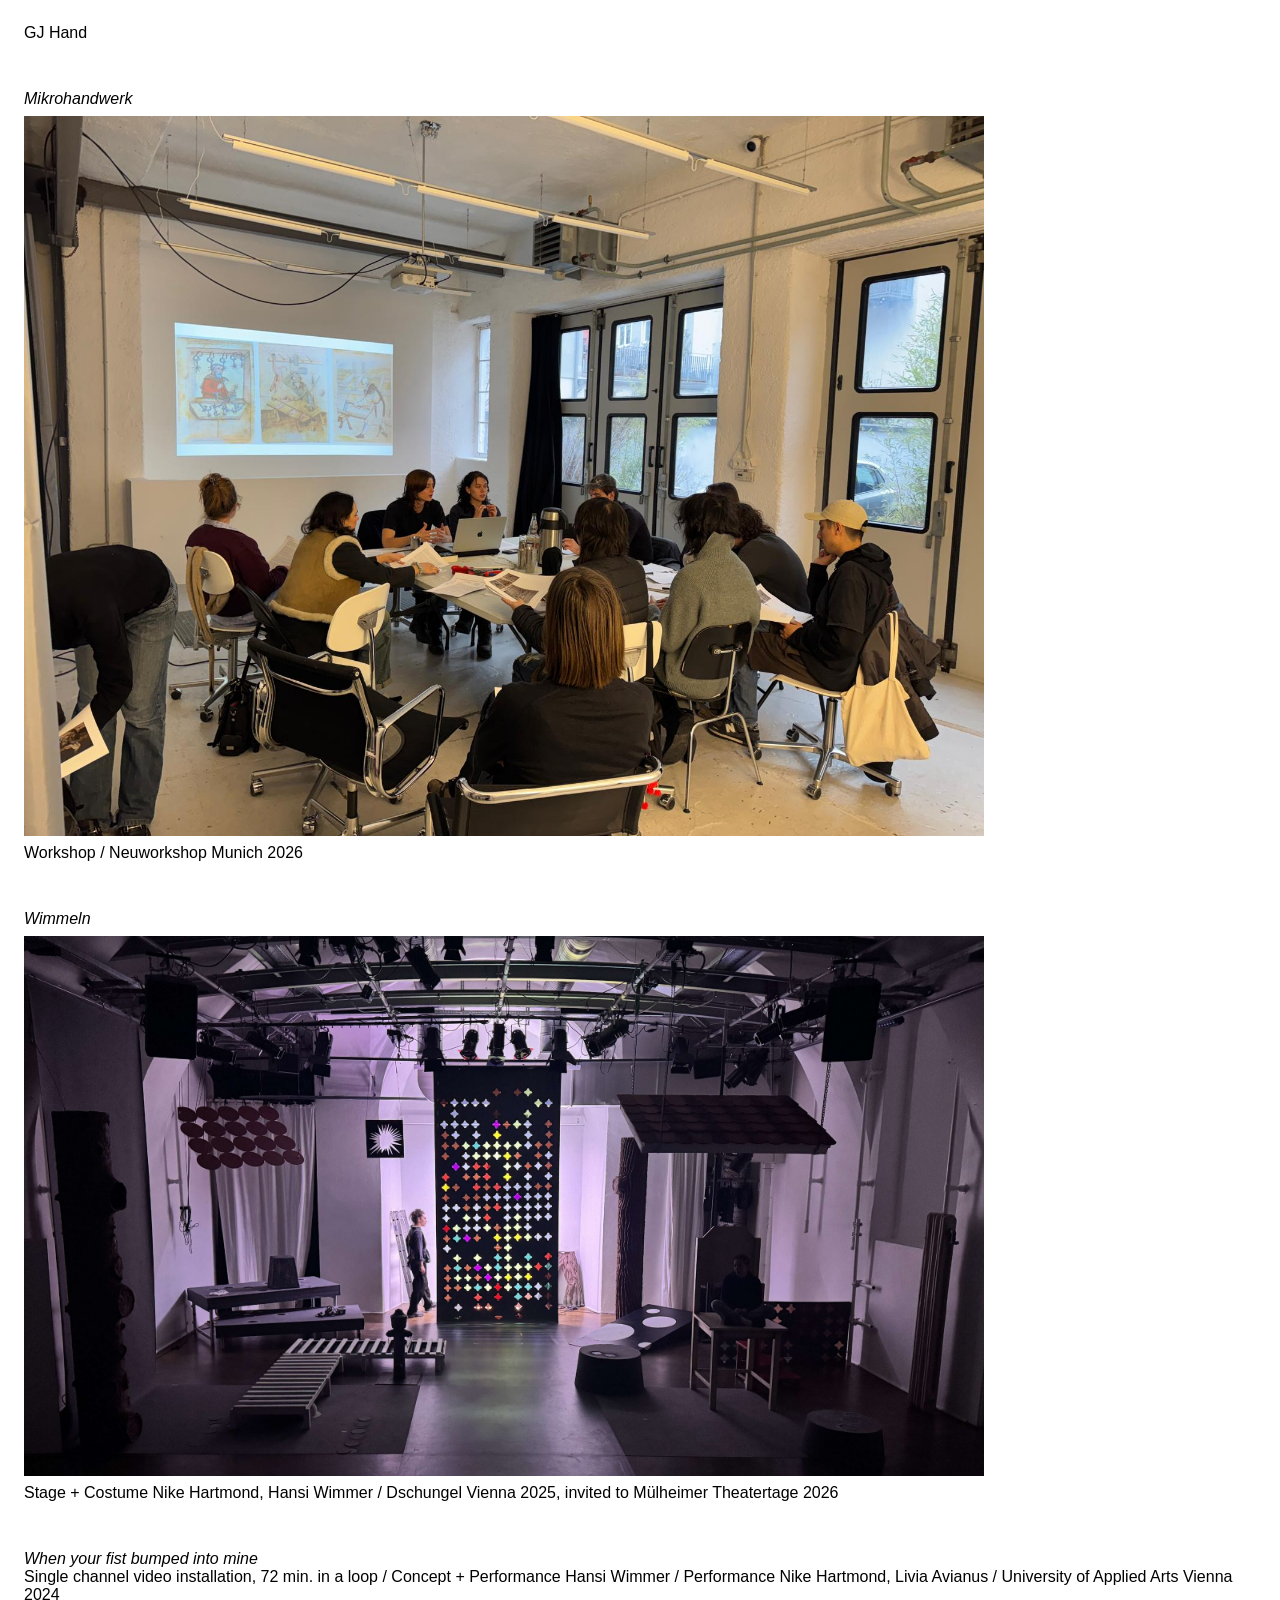
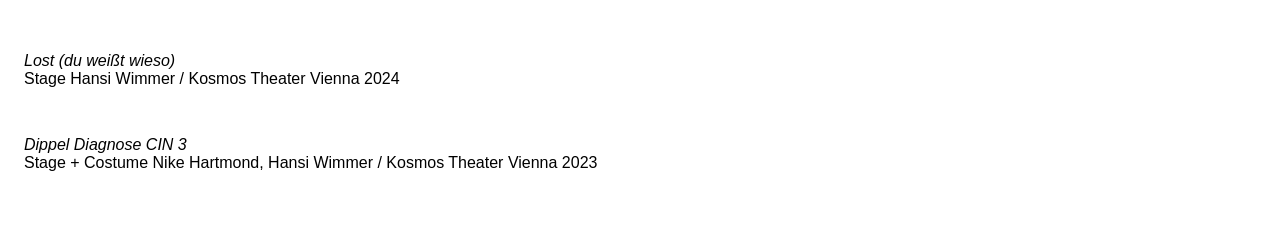
==== index.html @ acecc066 "Add Wimmeln image Co-Authored-By: Claude Opus 5.5 <noreply@anthropic.com> Claude-Session: https://cl" ====
<!DOCTYPE html>
<html lang="en">
<head>
  <meta charset="utf-8">
  <meta name="viewport" content="width=device-width, initial-scale=1">
  <title>GJ Hand</title>
  <link rel="stylesheet" href="styles.css">
</head>
<body>
  <a class="wordmark" href="statement.html">GJ Hand</a>

  <main class="works">
    <article class="work">
      <p class="work-title"><em>Mikrohandwerk</em></p>
      <div class="work-images">
        <img src="images/mikrohandwerk-1.jpeg" alt="Mikrohandwerk">
      </div>
      <p class="work-info">Workshop / Neuworkshop Munich 2026</p>
    </article>

    <article class="work">
      <p class="work-title"><em>Wimmeln</em></p>
      <div class="work-images">
        <img src="images/wimmeln-1.jpg" alt="Wimmeln">
      </div>
      <p class="work-info">Stage + Costume Nike Hartmond, Hansi Wimmer / Dschungel Vienna 2025, invited to Mülheimer Theatertage 2026</p>
    </article>

    <article class="work">
      <p class="work-title"><em>When your fist bumped into mine</em></p>
      <div class="work-images">
        <!-- <img src="images/when-your-fist-1.jpg" alt="When your fist bumped into mine"> -->
      </div>
      <p class="work-info">Single channel video installation, 72 min. in a loop / Concept + Performance Hansi Wimmer / Performance Nike Hartmond, Livia Avianus / University of Applied Arts Vienna 2024</p>
    </article>

    <article class="work">
      <p class="work-title"><em>Lost (du weißt wieso)</em></p>
      <div class="work-images">
        <!-- <img src="images/lost-1.jpg" alt="Lost (du weißt wieso)"> -->
      </div>
      <p class="work-info">Stage Hansi Wimmer / Kosmos Theater Vienna 2024</p>
    </article>

    <article class="work">
      <p class="work-title"><em>Dippel Diagnose CIN 3</em></p>
      <div class="work-images">
        <!-- <img src="images/dippel-diagnose-1.jpg" alt="Dippel Diagnose CIN 3"> -->
      </div>
      <p class="work-info">Stage + Costume Nike Hartmond, Hansi Wimmer / Kosmos Theater Vienna 2023</p>
    </article>
  </main>
</body>
</html>
---- styles.css ----
:root {
  --font: Arial, Helvetica, sans-serif;
}

html,
body {
  margin: 0;
  background: #ffffff;
  color: #000000;
}

body {
  padding: 1.5rem;
  font-family: var(--font);
}

a {
  color: #000000;
}

.wordmark {
  font-size: 1rem;
  font-weight: normal;
  line-height: 1;
  text-decoration: none;
}

p {
  max-width: 40rem;
  margin: 0 0 1rem;
}

.works {
  margin-top: 3rem;
}

.work {
  margin-bottom: 3rem;
}

.work-title {
  margin: 0;
}

.work-info {
  max-width: none;
  margin: 0;
}

.work-images {
  display: flex;
  flex-direction: column;
  gap: 1rem;
  margin: 0.5rem 0;
}

.work-images img {
  display: block;
  width: 100%;
  max-width: 60rem;
  height: auto;
}

.work-images:not(:has(img)) {
  display: none;
}
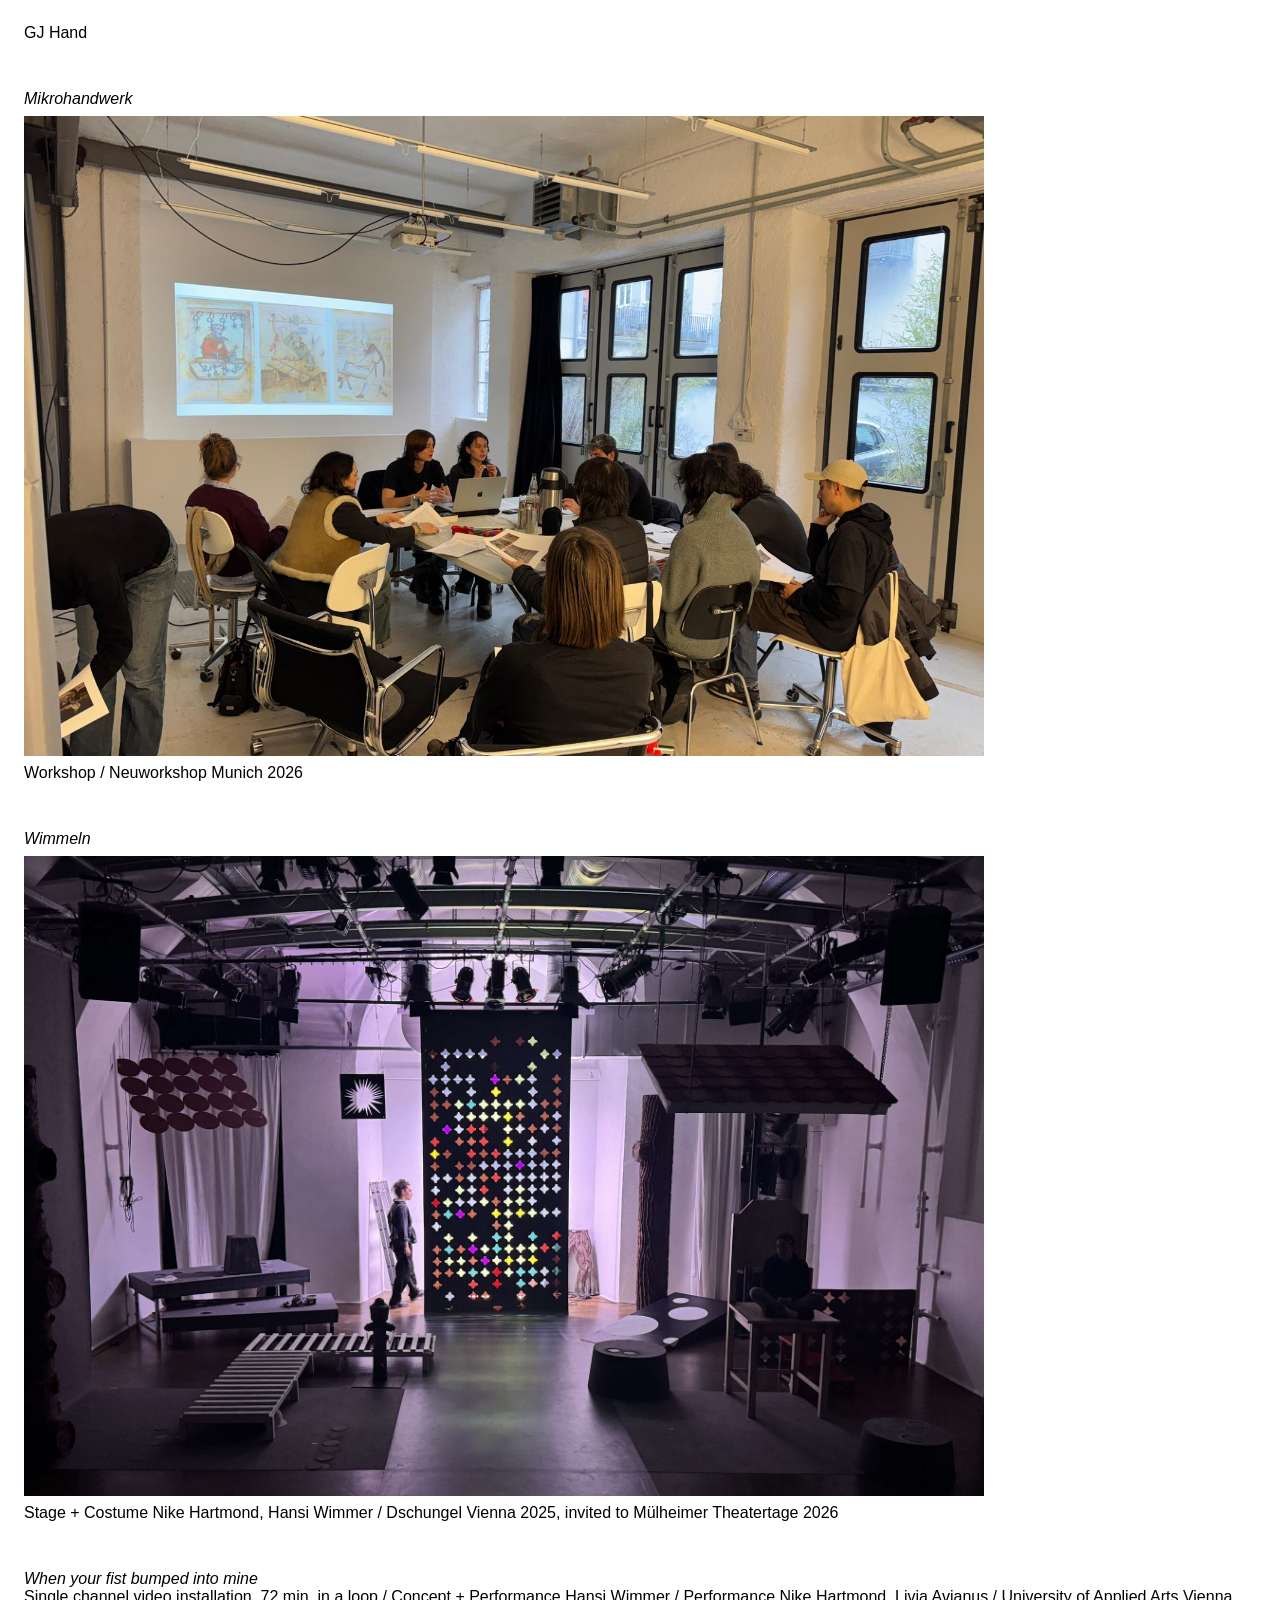
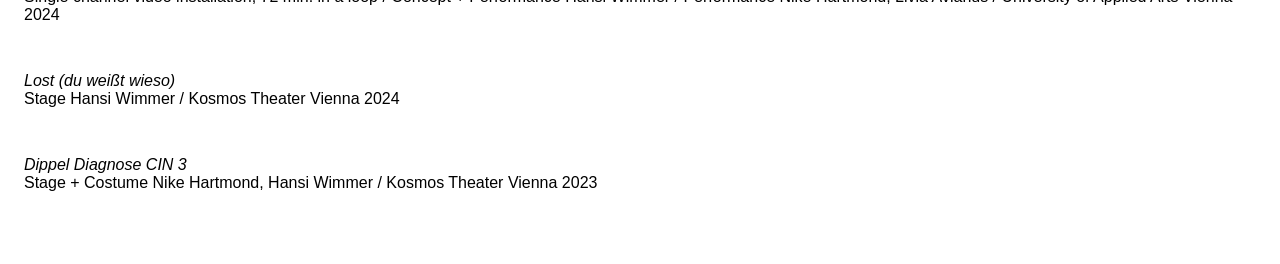
==== commit d95be643: "Add click-through slider for works with several images Co-Authored-By: Claude Opus 5.5 <noreply@anth" ====
--- a/index.html
+++ b/index.html
@@ -50,5 +50,6 @@
       <p class="work-info">Stage + Costume Nike Hartmond, Hansi Wimmer / Kosmos Theater Vienna 2023</p>
     </article>
   </main>
+  <script src="script.js"></script>
 </body>
 </html>
--- a/styles.css
+++ b/styles.css
@@ -58,9 +58,25 @@
   display: block;
   width: 100%;
   max-width: 60rem;
+  aspect-ratio: 3 / 2;
   height: auto;
+  object-fit: cover;
 }
 
 .work-images:not(:has(img)) {
   display: none;
 }
+
+.slider {
+  max-width: 60rem;
+  user-select: none;
+  -webkit-user-select: none;
+}
+
+.slider img[hidden] {
+  display: none;
+}
+
+.slider-counter {
+  margin: 0 0 0.5rem;
+}
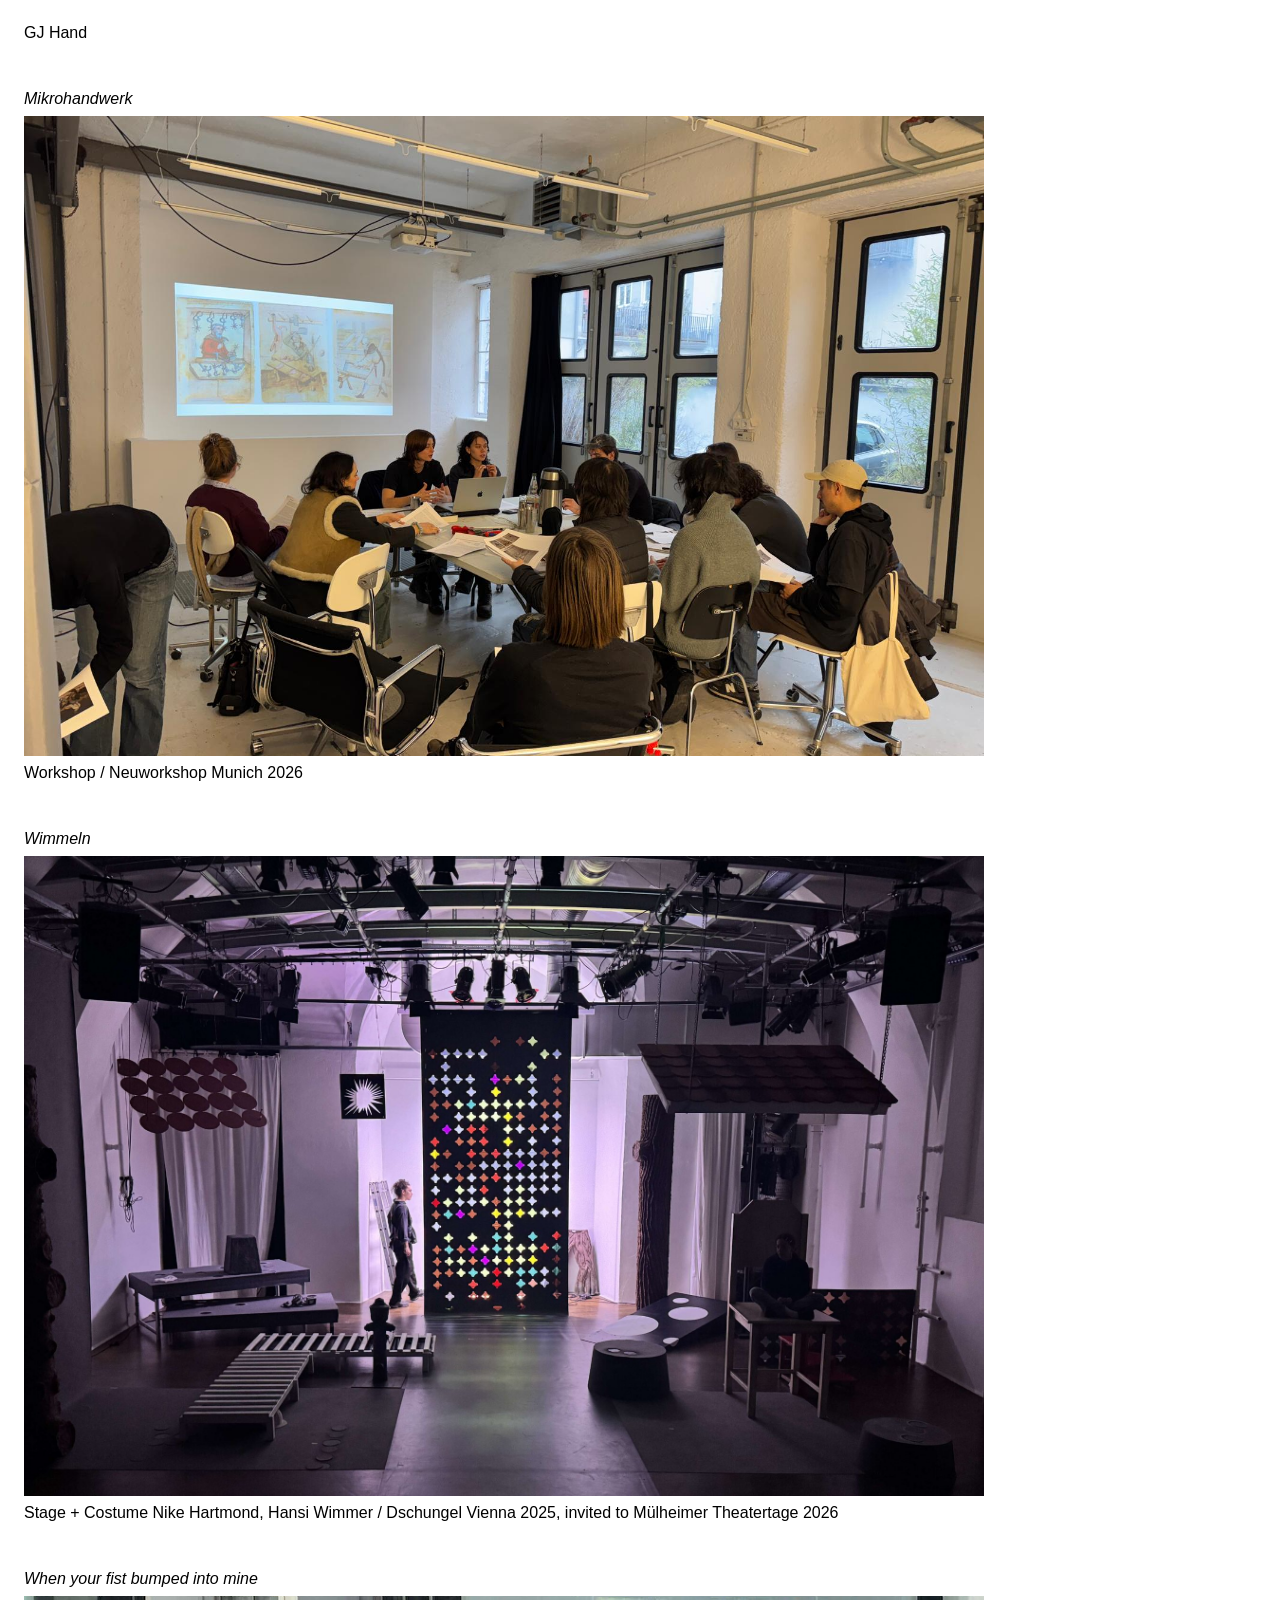
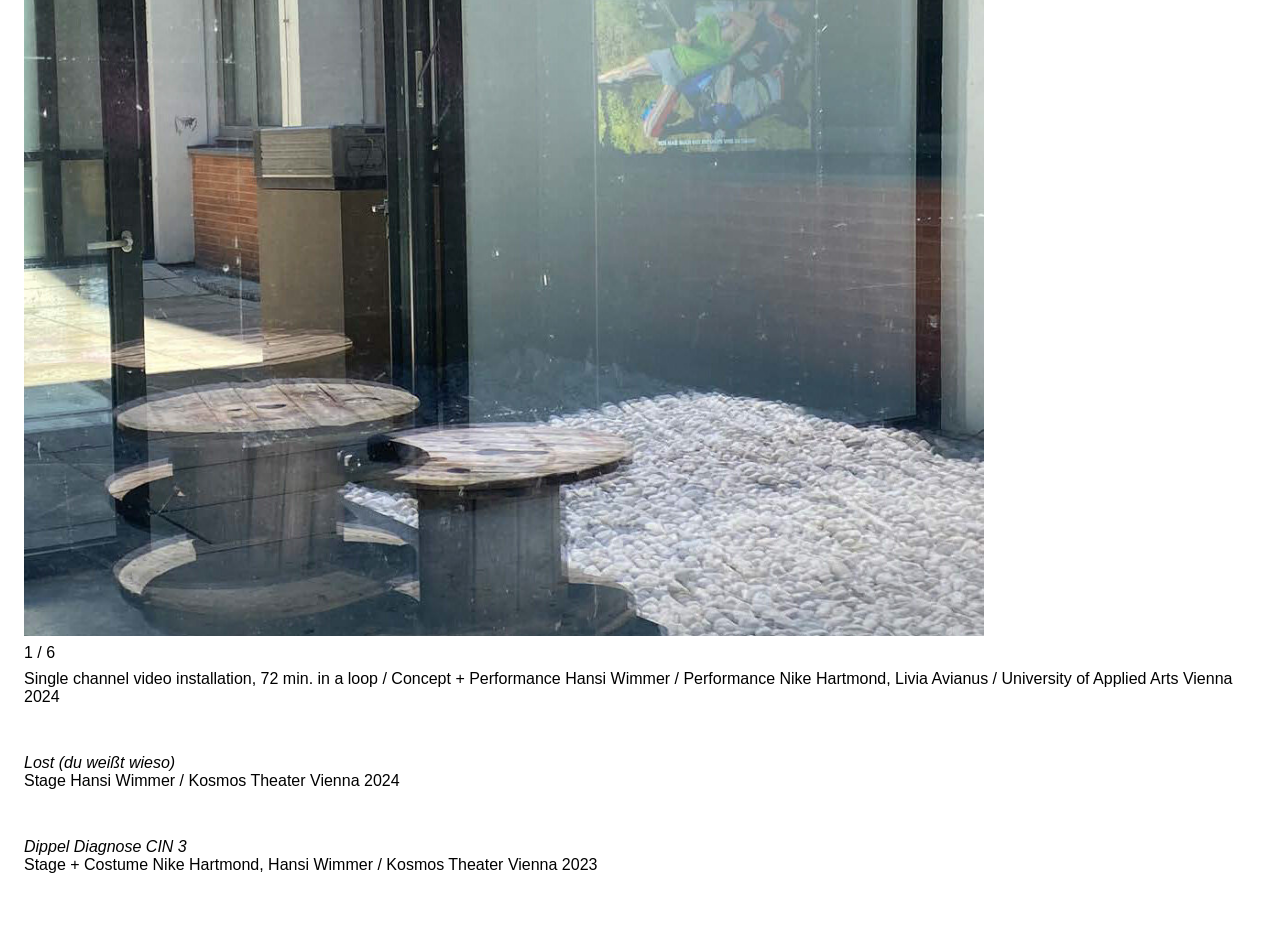
==== commit 5dcbae91: "Add six images to When your fist bumped into mine Co-Authored-By: Claude Opus 5.5 <noreply@anthropic" ====
--- a/index.html
+++ b/index.html
@@ -29,7 +29,12 @@
     <article class="work">
       <p class="work-title"><em>When your fist bumped into mine</em></p>
       <div class="work-images">
-        <!-- <img src="images/when-your-fist-1.jpg" alt="When your fist bumped into mine"> -->
+        <img src="images/when-your-fist-1.jpg" alt="When your fist bumped into mine">
+        <img src="images/when-your-fist-2.jpg" alt="When your fist bumped into mine">
+        <img src="images/when-your-fist-3.jpg" alt="When your fist bumped into mine">
+        <img src="images/when-your-fist-4.jpg" alt="When your fist bumped into mine">
+        <img src="images/when-your-fist-5.jpg" alt="When your fist bumped into mine">
+        <img src="images/when-your-fist-6.jpg" alt="When your fist bumped into mine">
       </div>
       <p class="work-info">Single channel video installation, 72 min. in a loop / Concept + Performance Hansi Wimmer / Performance Nike Hartmond, Livia Avianus / University of Applied Arts Vienna 2024</p>
     </article>
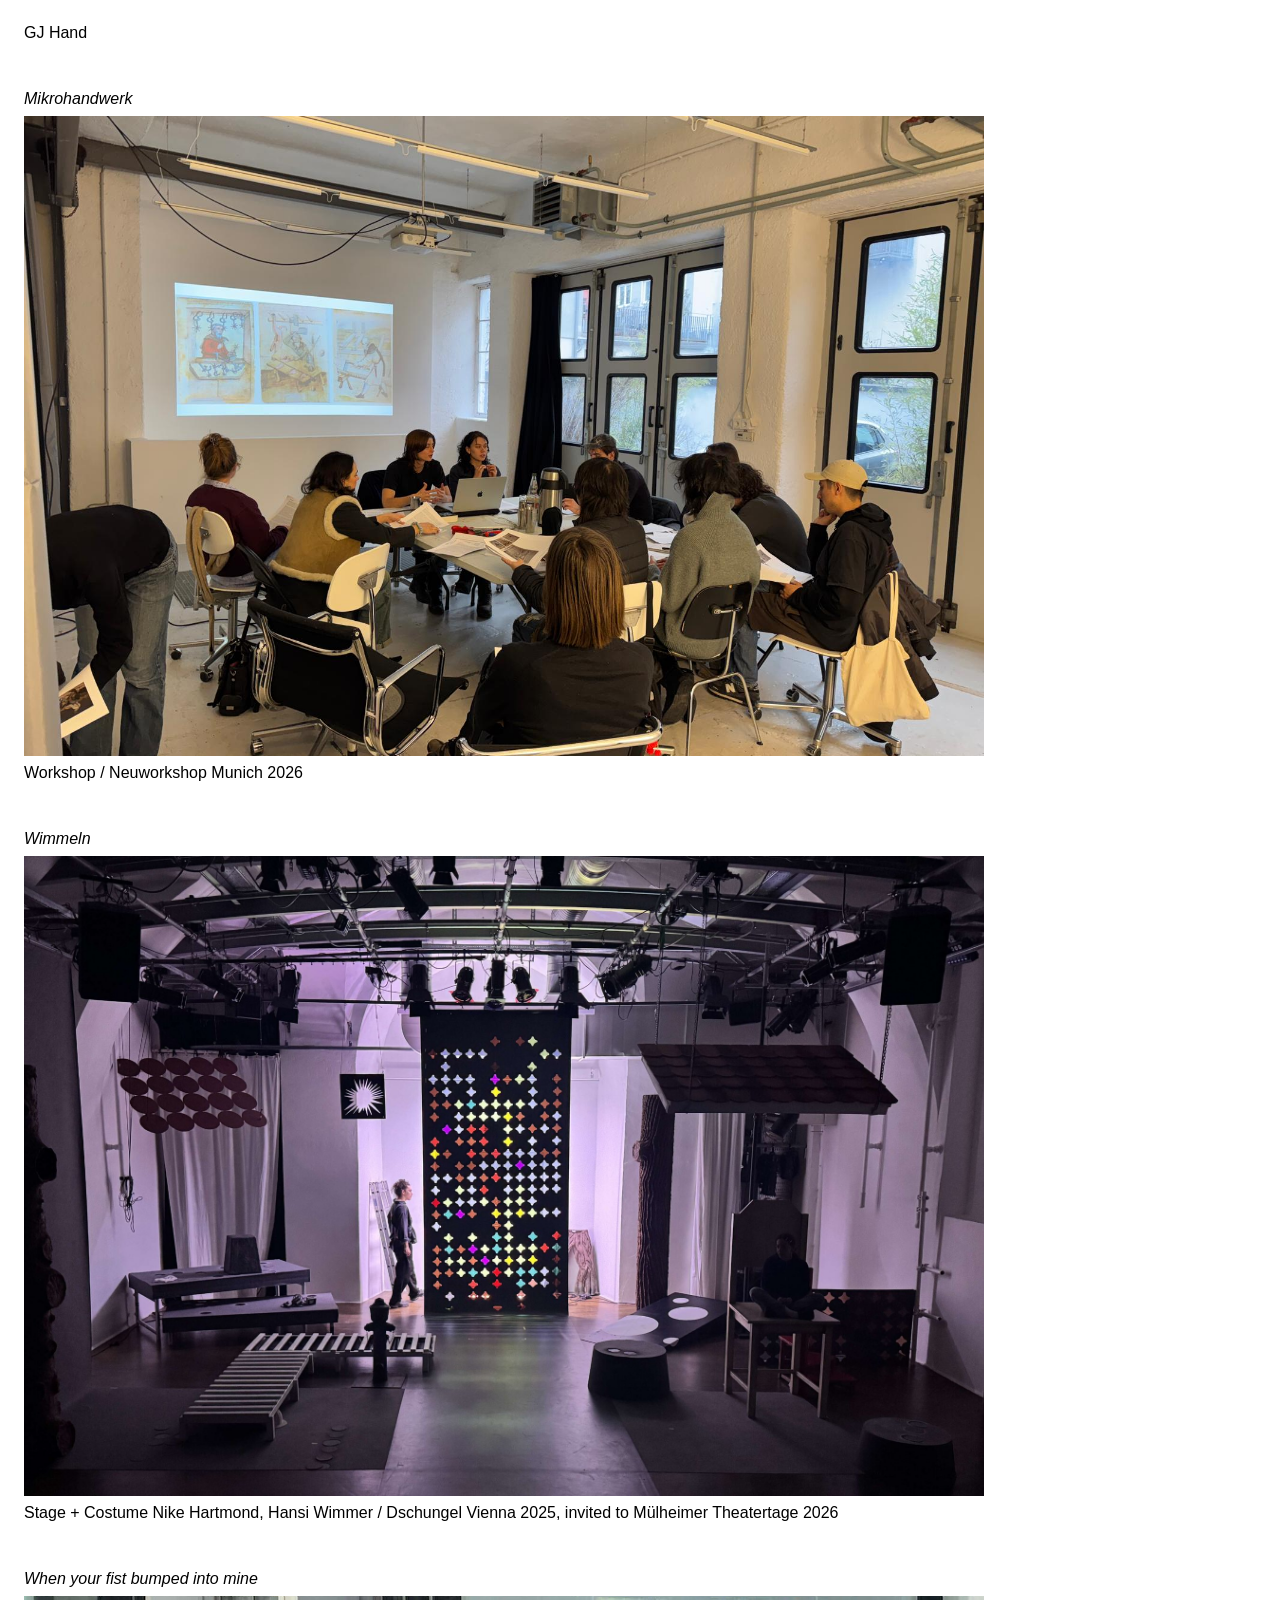
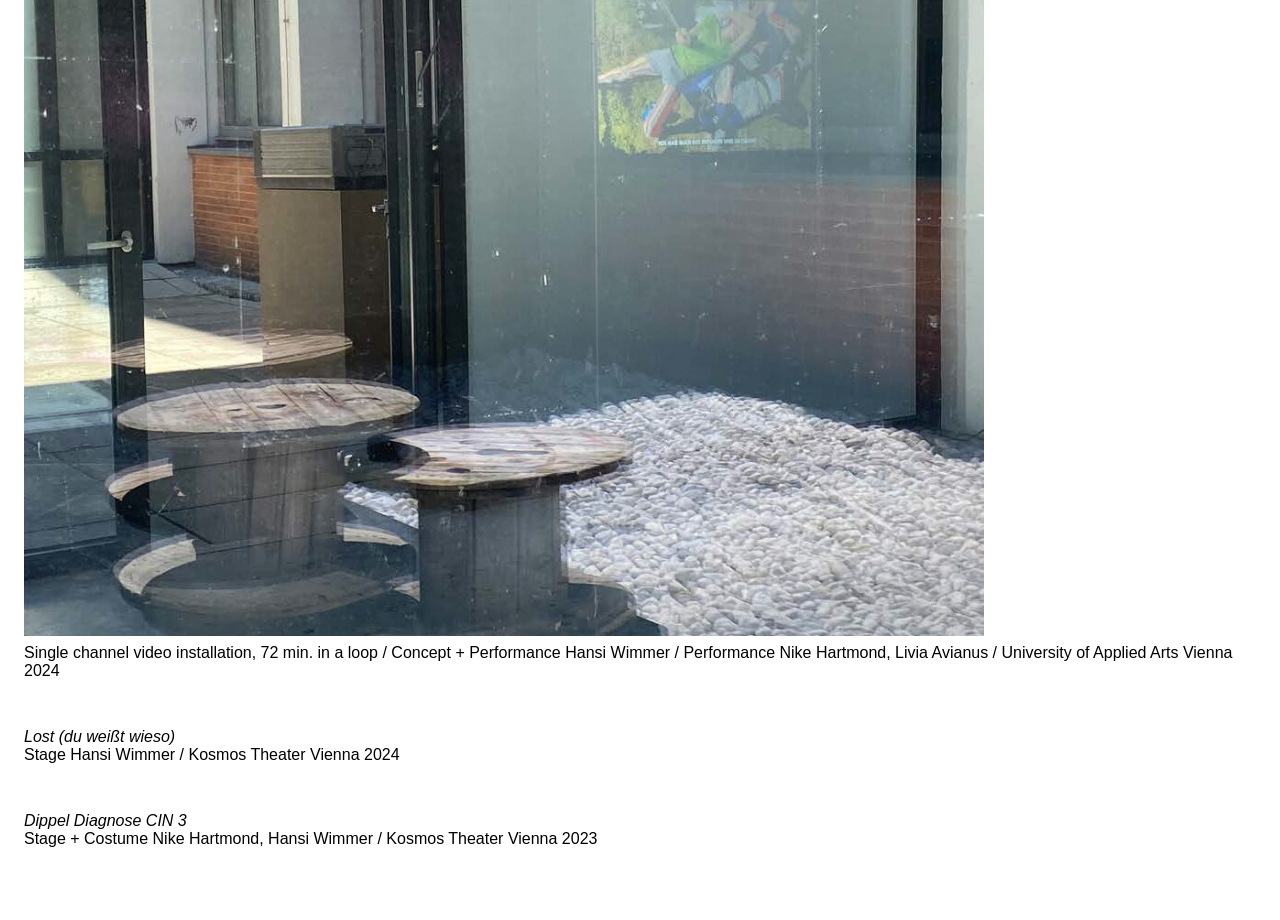
==== commit 8daac143: "Remove the image counter from the slider Co-Authored-By: Claude Opus 5.5 <noreply@anthropic.com> Cla" ====
--- a/index.html
+++ b/index.html
@@ -55,6 +55,34 @@
       <p class="work-info">Stage + Costume Nike Hartmond, Hansi Wimmer / Kosmos Theater Vienna 2023</p>
     </article>
   </main>
-  <script src="script.js"></script>
+  <script>
+    // Image slider: projects with more than one image show one at a time.
+    // Click the left half of the image to go back, the right half to go forward.
+    document.querySelectorAll('.work-images').forEach(function (box) {
+      var imgs = box.querySelectorAll('img');
+      if (imgs.length < 2) return;
+
+      box.classList.add('slider');
+      var index = 0;
+
+      function show(i) {
+        index = (i + imgs.length) % imgs.length;
+        imgs.forEach(function (img, n) { img.classList.toggle('is-active', n === index); });
+        }
+
+      box.addEventListener('click', function (e) {
+        var rect = box.getBoundingClientRect();
+        var x = e.clientX - rect.left;
+        show(x < rect.width / 2 ? index - 1 : index + 1);
+      });
+
+      box.addEventListener('mousemove', function (e) {
+        var rect = box.getBoundingClientRect();
+        box.style.cursor = e.clientX - rect.left < rect.width / 2 ? 'w-resize' : 'e-resize';
+      });
+
+      show(0);
+    });
+  </script>
 </body>
 </html>
--- a/styles.css
+++ b/styles.css
@@ -73,10 +73,15 @@
   -webkit-user-select: none;
 }
 
-.slider img[hidden] {
+/* Without JavaScript only the first image shows. */
+.work-images img:not(:first-child) {
   display: none;
 }
 
-.slider-counter {
-  margin: 0 0 0.5rem;
+.slider img {
+  display: none;
 }
+
+.slider img.is-active {
+  display: block;
+}
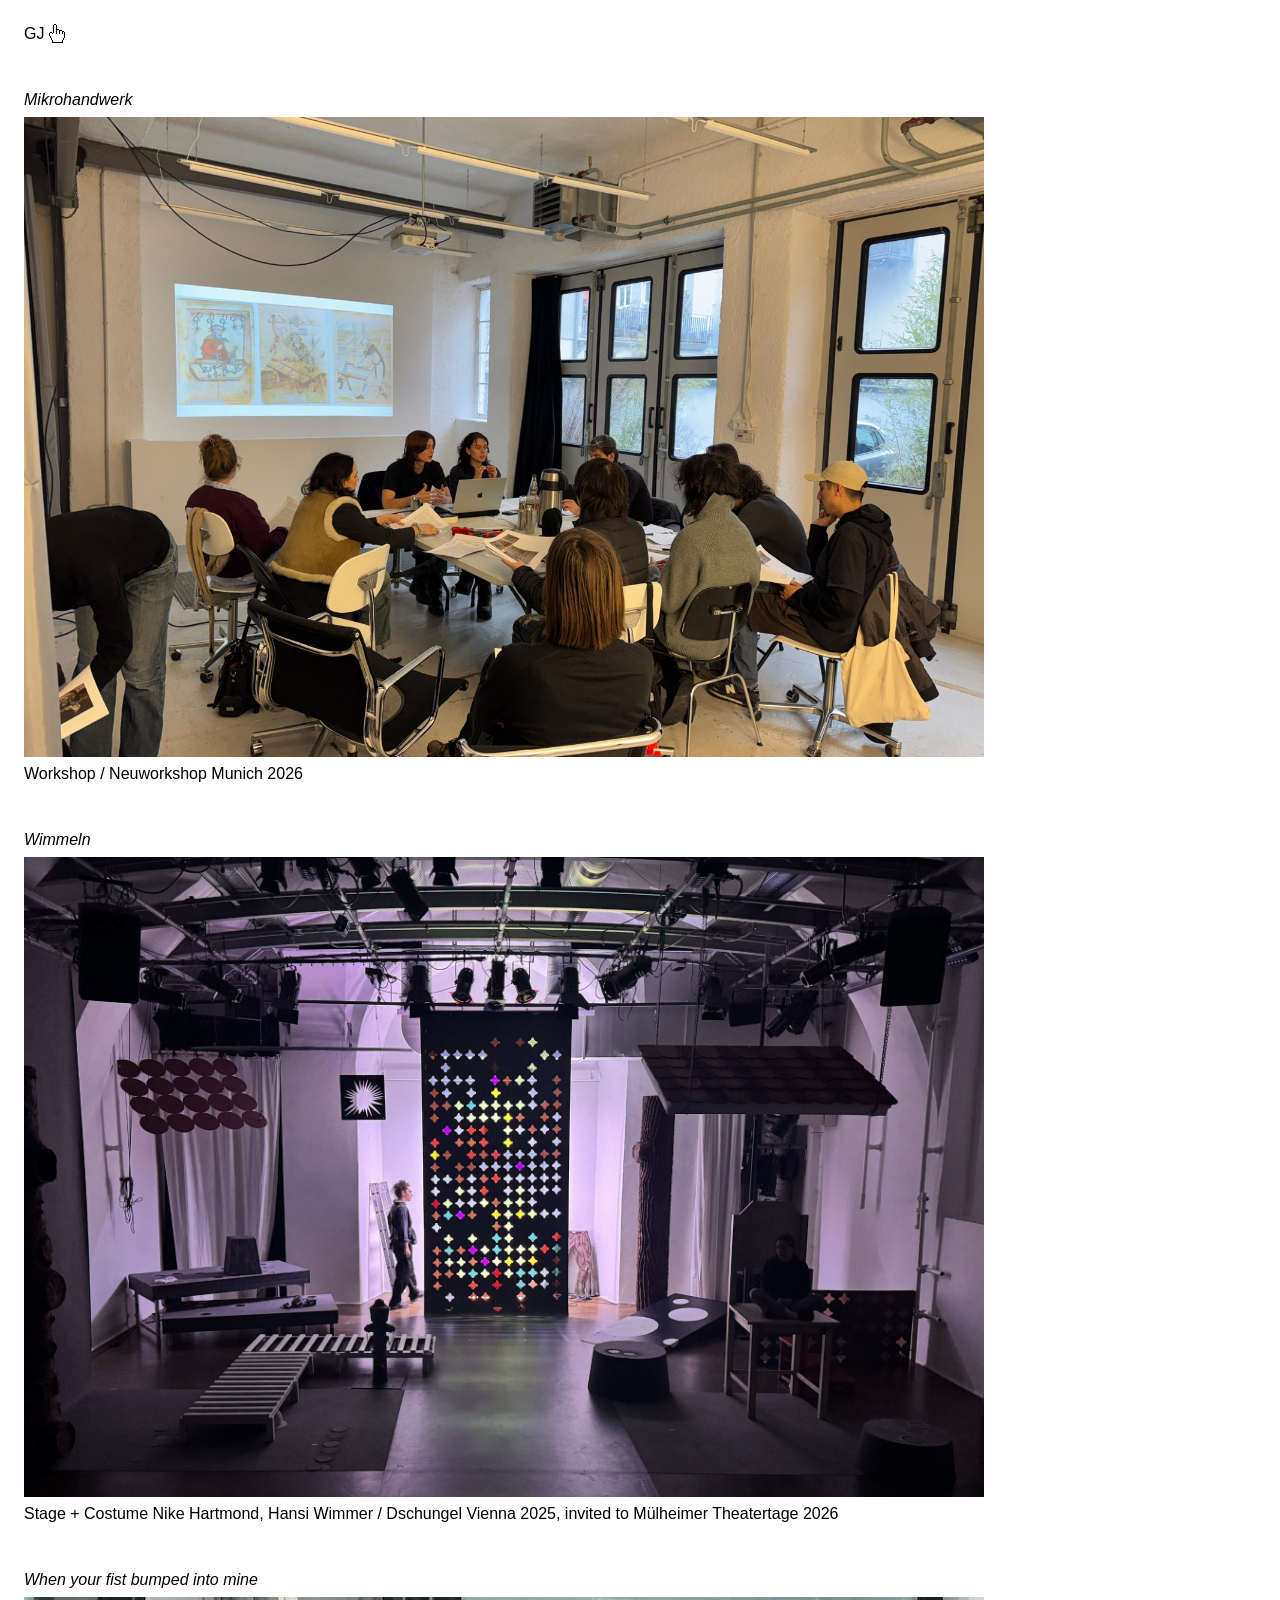
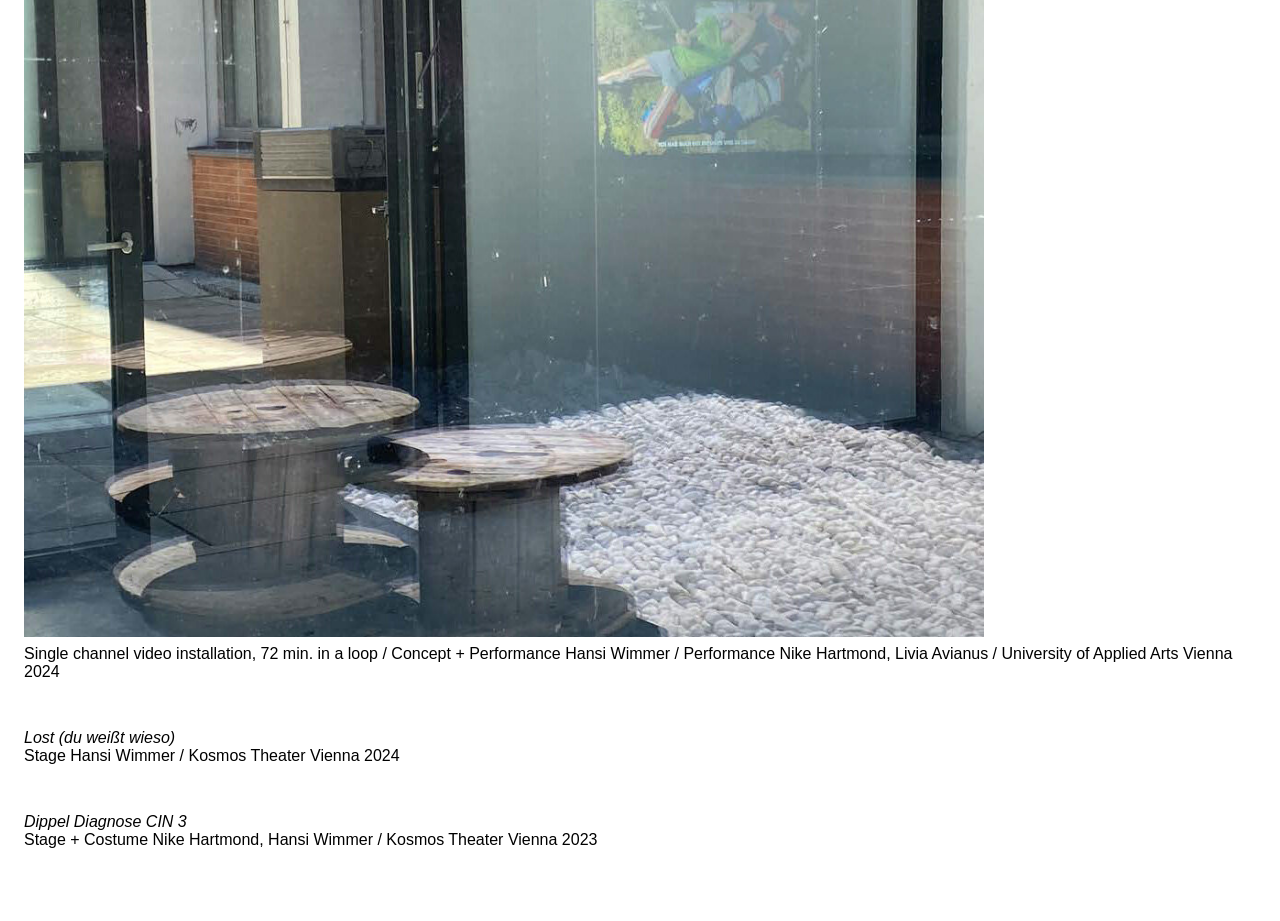
==== commit 2cba343a: "Replace the word Hand in the wordmark with a pixel cursor hand Co-Authored-By: Claude Opus 5.5 <nore" ====
--- a/index.html
+++ b/index.html
@@ -7,7 +7,7 @@
   <link rel="stylesheet" href="styles.css">
 </head>
 <body>
-  <a class="wordmark" href="statement.html">GJ Hand</a>
+  <a class="wordmark" href="statement.html" aria-label="GJ Hand">GJ <svg class="hand" viewBox="0 0 16 19" aria-hidden="true" focusable="false" shape-rendering="crispEdges"><path fill="#fff" d="M5 1h2v1h-2zM5 2h2v1h-2zM5 3h2v1h-2zM5 4h2v1h-2zM5 5h2v1h-2zM5 6h2v1h-2zM8 6h2v1h-2zM5 7h2v1h-2zM8 7h2v1h-2zM11 7h2v1h-2zM5 8h2v1h-2zM8 8h2v1h-2zM11 8h2v1h-2zM14 8h1v1h-1zM1 9h2v1h-2zM4 9h3v1h-3zM8 9h2v1h-2zM11 9h2v1h-2zM14 9h1v1h-1zM1 10h14v1h-14zM1 11h14v1h-14zM2 12h13v1h-13zM2 13h13v1h-13zM3 14h11v1h-11zM3 15h11v1h-11zM4 16h9v1h-9zM4 17h9v1h-9z"/><path fill="currentColor" d="M5 0h2v1h-2zM4 1h1v1h-1zM7 1h1v1h-1zM4 2h1v1h-1zM7 2h1v1h-1zM4 3h1v1h-1zM7 3h1v1h-1zM4 4h1v1h-1zM7 4h1v1h-1zM4 5h1v1h-1zM7 5h3v1h-3zM4 6h1v1h-1zM7 6h1v1h-1zM10 6h3v1h-3zM4 7h1v1h-1zM7 7h1v1h-1zM10 7h1v1h-1zM13 7h2v1h-2zM1 8h2v1h-2zM4 8h1v1h-1zM7 8h1v1h-1zM10 8h1v1h-1zM13 8h1v1h-1zM15 8h1v1h-1zM0 9h1v1h-1zM3 9h1v1h-1zM7 9h1v1h-1zM10 9h1v1h-1zM13 9h1v1h-1zM15 9h1v1h-1zM0 10h1v1h-1zM15 10h1v1h-1zM0 11h1v1h-1zM15 11h1v1h-1zM1 12h1v1h-1zM15 12h1v1h-1zM1 13h1v1h-1zM15 13h1v1h-1zM2 14h1v1h-1zM14 14h1v1h-1zM2 15h1v1h-1zM14 15h1v1h-1zM3 16h1v1h-1zM13 16h1v1h-1zM3 17h1v1h-1zM13 17h1v1h-1zM3 18h11v1h-11z"/></svg></a>
 
   <main class="works">
     <article class="work">
--- a/styles.css
+++ b/styles.css
@@ -85,3 +85,10 @@
 .slider img.is-active {
   display: block;
 }
+
+.wordmark .hand {
+  display: inline-block;
+  height: 1.2em;
+  width: auto;
+  vertical-align: -0.25em;
+}
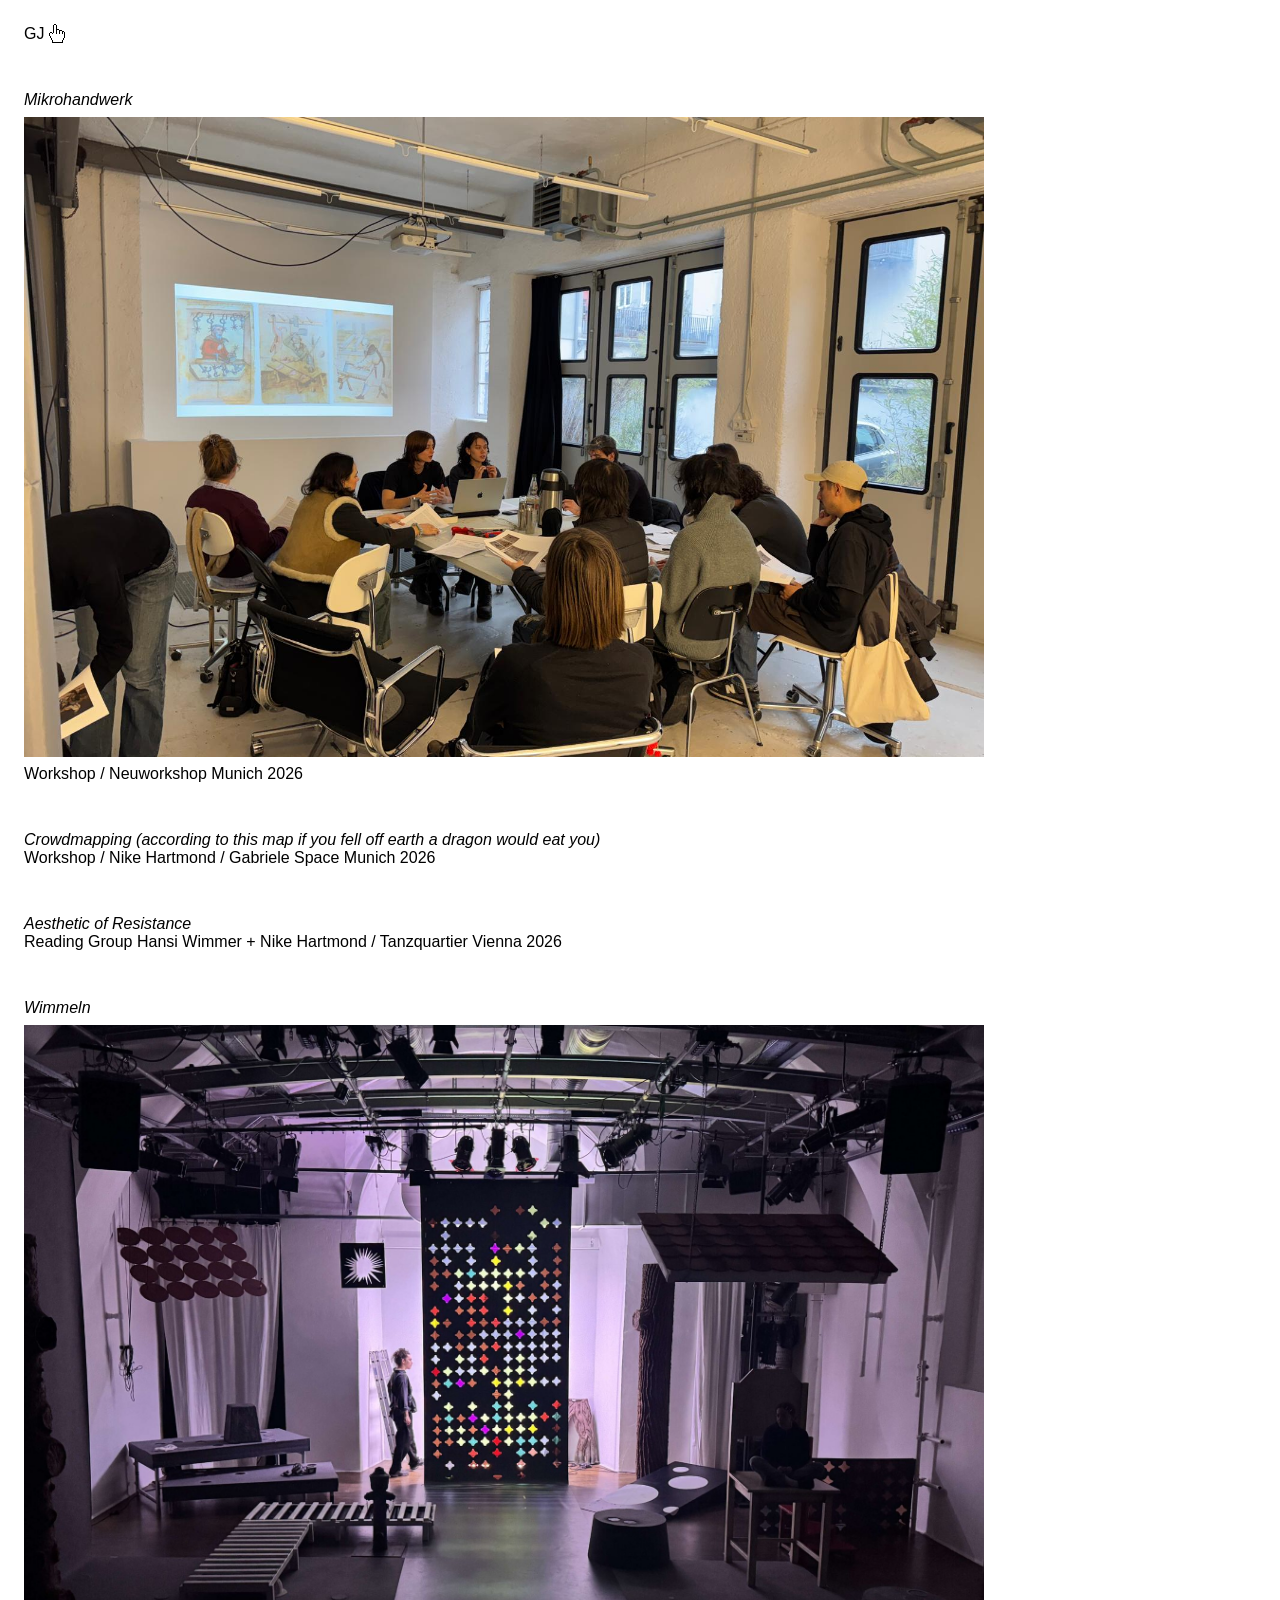
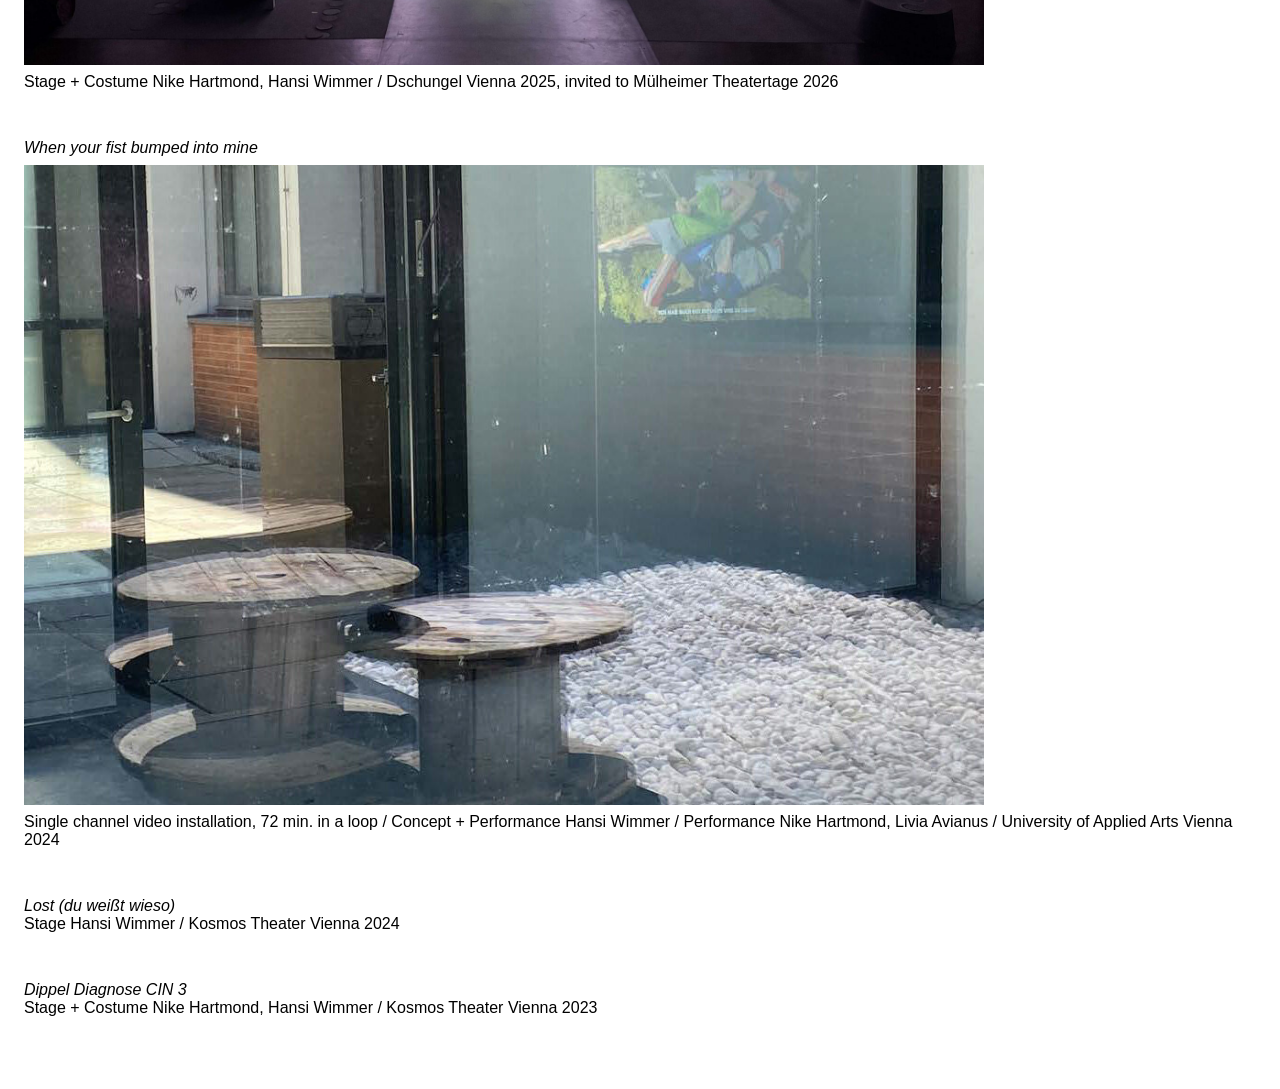
==== commit 084534b6: "Add Crowdmapping and Aesthetic of Resistance works Co-Authored-By: Claude Opus 5.5 <noreply@anthropi" ====
--- a/index.html
+++ b/index.html
@@ -16,6 +16,22 @@
         <img src="images/mikrohandwerk-1.jpeg" alt="Mikrohandwerk">
       </div>
       <p class="work-info">Workshop / Neuworkshop Munich 2026</p>
+    </article>
+
+    <article class="work">
+      <p class="work-title"><em>Crowdmapping (according to this map if you fell off earth a dragon would eat you)</em></p>
+      <div class="work-images">
+        <!-- <img src="images/crowdmapping-1.jpg" alt="Crowdmapping"> -->
+      </div>
+      <p class="work-info">Workshop / Nike Hartmond / Gabriele Space Munich 2026</p>
+    </article>
+
+    <article class="work">
+      <p class="work-title"><em>Aesthetic of Resistance</em></p>
+      <div class="work-images">
+        <!-- <img src="images/aesthetic-of-resistance-1.jpg" alt="Aesthetic of Resistance"> -->
+      </div>
+      <p class="work-info">Reading Group Hansi Wimmer + Nike Hartmond / Tanzquartier Vienna 2026</p>
     </article>
 
     <article class="work">
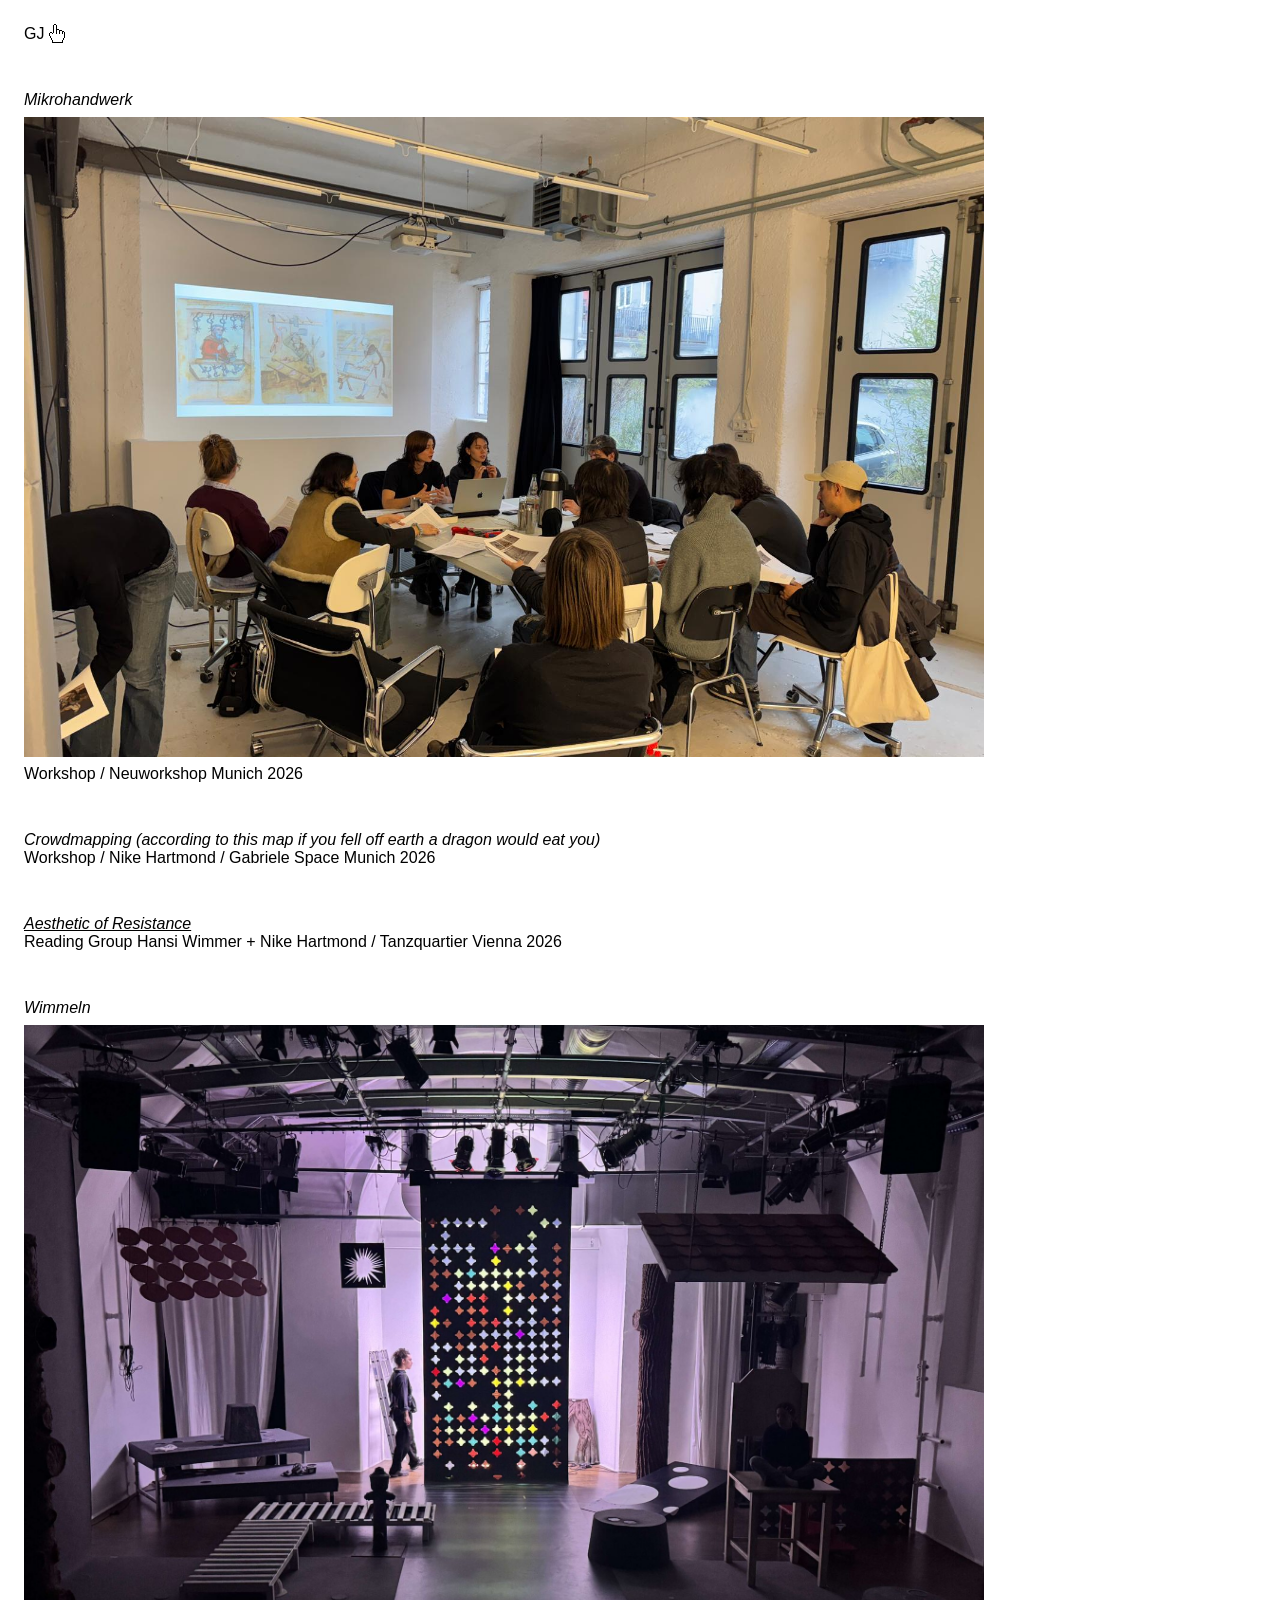
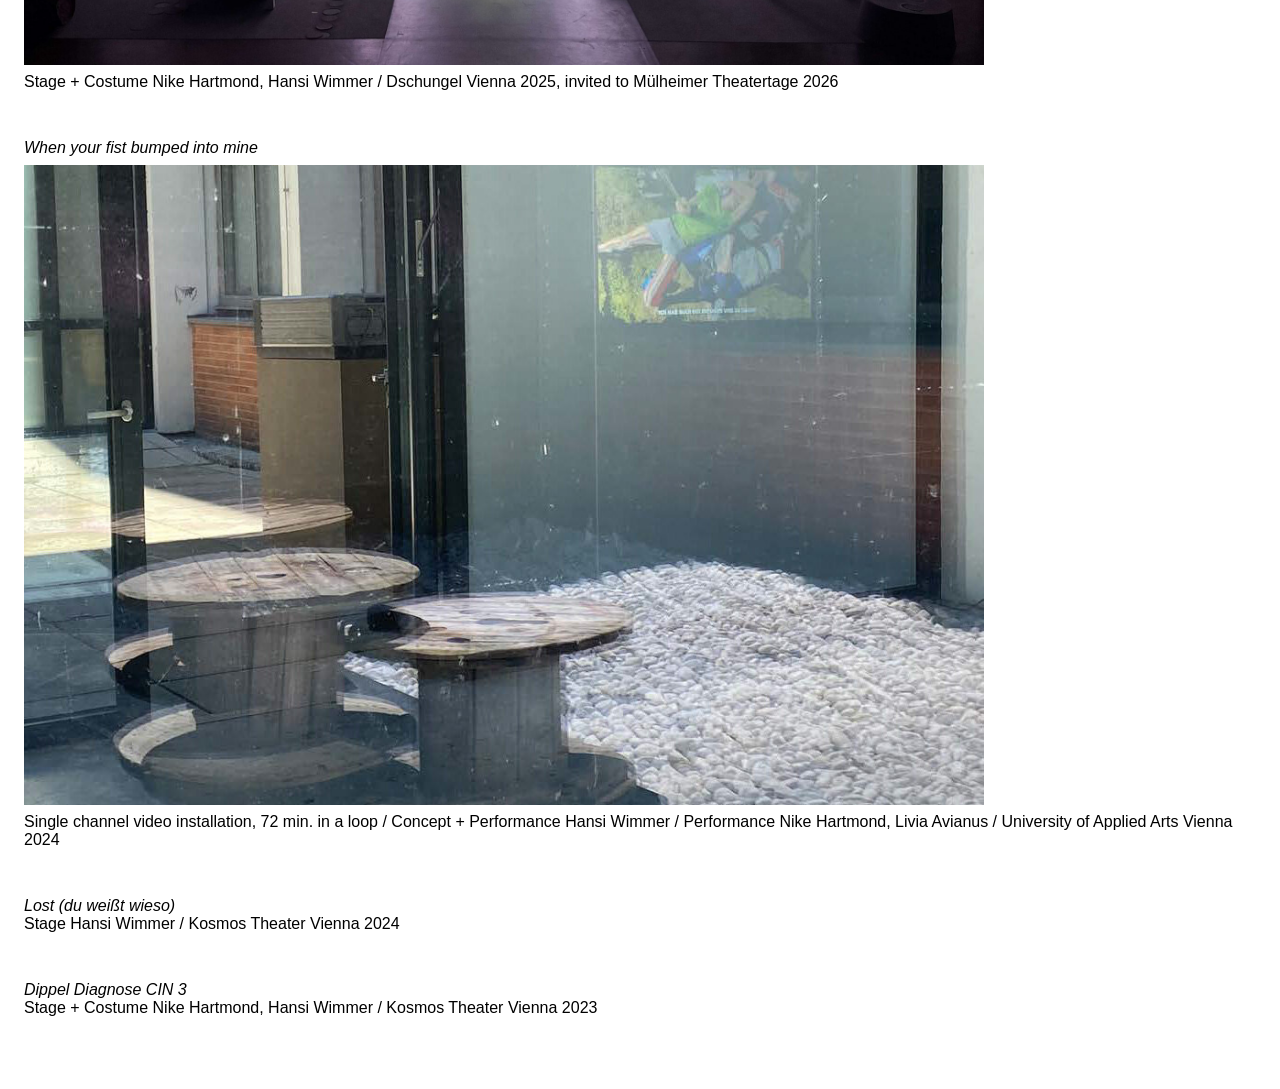
==== commit c6cca235: "Link Aesthetic of Resistance to its Tanzquartier page Co-Authored-By: Claude Opus 5.5 <noreply@anthr" ====
--- a/index.html
+++ b/index.html
@@ -27,7 +27,7 @@
     </article>
 
     <article class="work">
-      <p class="work-title"><em>Aesthetic of Resistance</em></p>
+      <p class="work-title"><a href="https://www.tqw.at/veranstaltungen/lesezirkel-mit-nike-hartmond" target="_blank" rel="noopener"><em>Aesthetic of Resistance</em></a></p>
       <div class="work-images">
         <!-- <img src="images/aesthetic-of-resistance-1.jpg" alt="Aesthetic of Resistance"> -->
       </div>
